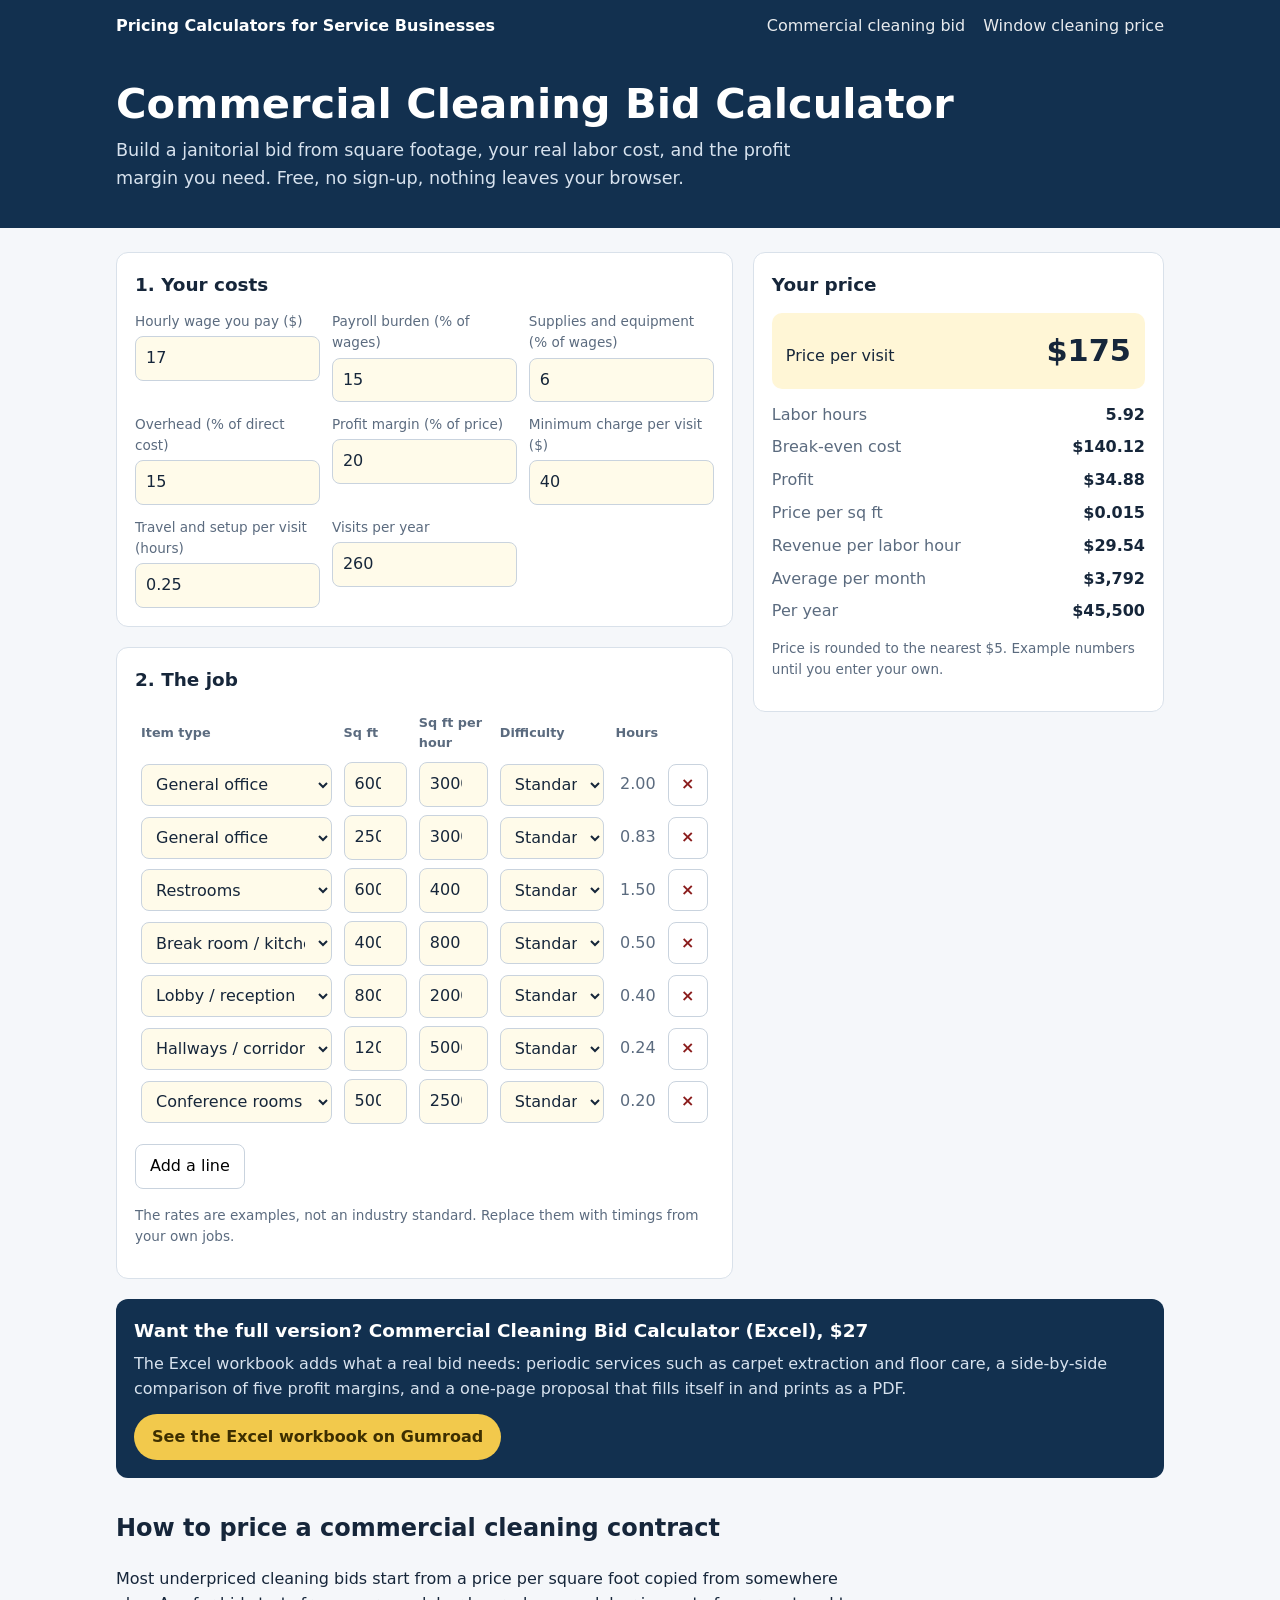
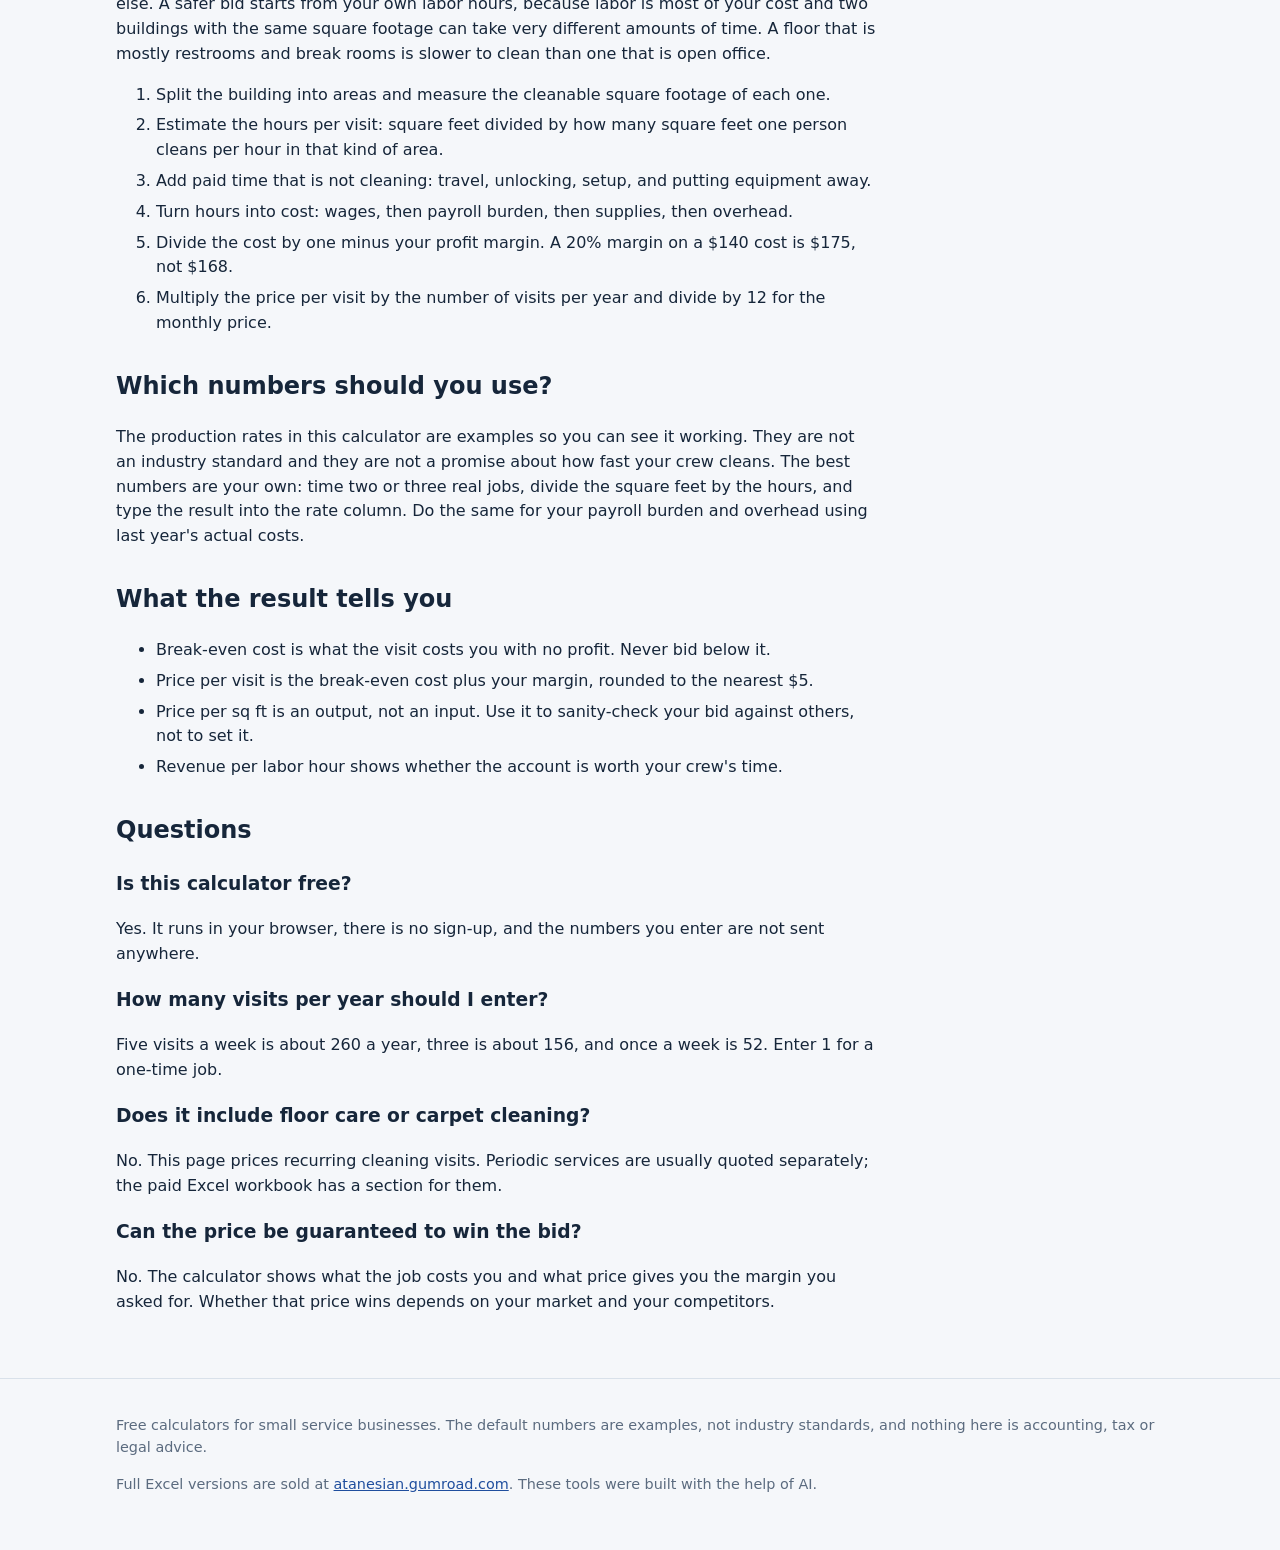
==== commercial-cleaning-bid-calculator/index.html @ a9d7aae4 "Add free pricing calculators site Two browser-only calculators (commercial cleaning bid, window clea" ====
<!doctype html>
<html lang="en">
<head>
<meta charset="utf-8">
<meta name="viewport" content="width=device-width, initial-scale=1">
<title>Free Commercial Cleaning Bid Calculator (Price per Visit and per Month)</title>
<meta name="description" content="Free commercial cleaning bid calculator. Enter square footage by area, your labor cost, overhead and profit margin to get a price per visit, per month and per square foot.">
<link rel="canonical" href="https://atanesiand-stack.github.io/tools/commercial-cleaning-bid-calculator/">
<meta property="og:title" content="Free Commercial Cleaning Bid Calculator (Price per Visit and per Month)">
<meta property="og:description" content="Free commercial cleaning bid calculator. Enter square footage by area, your labor cost, overhead and profit margin to get a price per visit, per month and per square foot.">
<meta property="og:type" content="website">
<meta property="og:url" content="https://atanesiand-stack.github.io/tools/commercial-cleaning-bid-calculator/">
<link rel="stylesheet" href="../style.css">
<script type="application/ld+json">[{"@context": "https://schema.org", "@type": "WebApplication", "name": "Commercial Cleaning Bid Calculator", "url": "https://atanesiand-stack.github.io/tools/commercial-cleaning-bid-calculator/", "applicationCategory": "BusinessApplication", "operatingSystem": "Any", "description": "Free commercial cleaning bid calculator. Enter square footage by area, your labor cost, overhead and profit margin to get a price per visit, per month and per square foot.", "offers": {"@type": "Offer", "price": "0", "priceCurrency": "USD"}}, {"@context": "https://schema.org", "@type": "FAQPage", "mainEntity": [{"@type": "Question", "name": "Is this calculator free?", "acceptedAnswer": {"@type": "Answer", "text": "Yes. It runs in your browser, there is no sign-up, and the numbers you enter are not sent anywhere."}}, {"@type": "Question", "name": "How many visits per year should I enter?", "acceptedAnswer": {"@type": "Answer", "text": "Five visits a week is about 260 a year, three is about 156, and once a week is 52. Enter 1 for a one-time job."}}, {"@type": "Question", "name": "Does it include floor care or carpet cleaning?", "acceptedAnswer": {"@type": "Answer", "text": "No. This page prices recurring cleaning visits. Periodic services are usually quoted separately; the paid Excel workbook has a section for them."}}, {"@type": "Question", "name": "Can the price be guaranteed to win the bid?", "acceptedAnswer": {"@type": "Answer", "text": "No. The calculator shows what the job costs you and what price gives you the margin you asked for. Whether that price wins depends on your market and your competitors."}}]}]</script>
</head>
<body>
<header class="site"><div class="wrap"><a href="../">Pricing Calculators for Service Businesses</a><nav aria-label="Calculators"><a href="../commercial-cleaning-bid-calculator/">Commercial cleaning bid</a><a href="../window-cleaning-price-calculator/">Window cleaning price</a></nav></div></header>
<div class="hero"><div class="wrap"><h1>Commercial Cleaning Bid Calculator</h1><p>Build a janitorial bid from square footage, your real labor cost, and the profit margin you need. Free, no sign-up, nothing leaves your browser.</p></div></div>
<main><div class="wrap">
<form class="grid" novalidate>
<div>
<section class="card" aria-labelledby="h-costs"><h2 id="h-costs">1. Your costs</h2><div class="fields"><div><label for="wage">Hourly wage you pay ($)</label><input id="wage" type="number" min="0" step="0.5" inputmode="decimal" value="17"></div><div><label for="burden">Payroll burden (% of wages)</label><input id="burden" type="number" min="0" step="1" inputmode="decimal" value="15"></div><div><label for="supplies">Supplies and equipment (% of wages)</label><input id="supplies" type="number" min="0" step="1" inputmode="decimal" value="6"></div><div><label for="overhead">Overhead (% of direct cost)</label><input id="overhead" type="number" min="0" step="1" inputmode="decimal" value="15"></div><div><label for="margin">Profit margin (% of price)</label><input id="margin" type="number" min="0" step="1" inputmode="decimal" value="20"></div><div><label for="minimum">Minimum charge per visit ($)</label><input id="minimum" type="number" min="0" step="5" inputmode="decimal" value="40"></div><div><label for="travel">Travel and setup per visit (hours)</label><input id="travel" type="number" min="0" step="0.05" inputmode="decimal" value="0.25"></div><div><label for="visits">Visits per year</label><input id="visits" type="number" min="0" step="1" inputmode="decimal" value="260"></div></div></section>
<section class="card" style="margin-top:20px" aria-labelledby="h-lines"><h2 id="h-lines">2. The job</h2>
<div class="tablewrap"><table><thead><tr><th>Item type</th><th>Sq ft</th><th>Sq ft per hour</th><th>Difficulty</th><th class="num">Hours</th><th></th></tr></thead><tbody id="lines"></tbody></table></div>
<p><button type="button" id="add-line">Add a line</button></p>
<p class="note">The rates are examples, not an industry standard. Replace them with timings from your own jobs.</p></section>
</div>
<aside class="card results" aria-live="polite" aria-labelledby="h-result"><h2 id="h-result">Your price</h2>
<div class="price"><span>Price per visit</span><strong id="r-price">$0</strong></div>
<p class="note" id="r-min" hidden>Your minimum charge applies to this visit.</p>
<dl>
<dt>Labor hours</dt><dd id="r-hours">0</dd>
<dt>Break-even cost</dt><dd id="r-breakeven">$0</dd>
<dt>Profit</dt><dd id="r-profit">$0</dd>
<dt>Price per sq ft</dt><dd id="r-unit">-</dd>
<dt>Revenue per labor hour</dt><dd id="r-hour">-</dd>
<dt>Average per month</dt><dd id="r-month">$0</dd>
<dt>Per year</dt><dd id="r-year">$0</dd>
</dl>
<p class="note">Price is rounded to the nearest $5. Example numbers until you enter your own.</p>
</aside>
</form>
<section class="cta" aria-labelledby="h-cta"><h2 id="h-cta">Want the full version? Commercial Cleaning Bid Calculator (Excel), $27</h2>
<p>The Excel workbook adds what a real bid needs: periodic services such as carpet extraction and floor care, a side-by-side comparison of five profit margins, and a one-page proposal that fills itself in and prints as a PDF.</p><a class="btn" href="https://atanesian.gumroad.com/l/commercial-cleaning-bid-calculator">See the Excel workbook on Gumroad</a></section>
<div class="prose">
<h2>How to price a commercial cleaning contract</h2>
<p>Most underpriced cleaning bids start from a price per square foot copied from somewhere else. A safer bid starts from your own labor hours, because labor is most of your cost and two buildings with the same square footage can take very different amounts of time. A floor that is mostly restrooms and break rooms is slower to clean than one that is open office.</p>
<ol><li>Split the building into areas and measure the cleanable square footage of each one.</li><li>Estimate the hours per visit: square feet divided by how many square feet one person cleans per hour in that kind of area.</li><li>Add paid time that is not cleaning: travel, unlocking, setup, and putting equipment away.</li><li>Turn hours into cost: wages, then payroll burden, then supplies, then overhead.</li><li>Divide the cost by one minus your profit margin. A 20% margin on a $140 cost is $175, not $168.</li><li>Multiply the price per visit by the number of visits per year and divide by 12 for the monthly price.</li></ol>
<h2>Which numbers should you use?</h2>
<p>The production rates in this calculator are examples so you can see it working. They are not an industry standard and they are not a promise about how fast your crew cleans. The best numbers are your own: time two or three real jobs, divide the square feet by the hours, and type the result into the rate column. Do the same for your payroll burden and overhead using last year&#x27;s actual costs.</p>
<h2>What the result tells you</h2>
<ul><li>Break-even cost is what the visit costs you with no profit. Never bid below it.</li><li>Price per visit is the break-even cost plus your margin, rounded to the nearest $5.</li><li>Price per sq ft is an output, not an input. Use it to sanity-check your bid against others, not to set it.</li><li>Revenue per labor hour shows whether the account is worth your crew&#x27;s time.</li></ul>
<h2>Questions</h2>
<h3>Is this calculator free?</h3><p>Yes. It runs in your browser, there is no sign-up, and the numbers you enter are not sent anywhere.</p><h3>How many visits per year should I enter?</h3><p>Five visits a week is about 260 a year, three is about 156, and once a week is 52. Enter 1 for a one-time job.</p><h3>Does it include floor care or carpet cleaning?</h3><p>No. This page prices recurring cleaning visits. Periodic services are usually quoted separately; the paid Excel workbook has a section for them.</p><h3>Can the price be guaranteed to win the bid?</h3><p>No. The calculator shows what the job costs you and what price gives you the margin you asked for. Whether that price wins depends on your market and your competitors.</p>
</div>
</div></main>
<script type="application/json" id="calc-config">{"rate_mode": "units_per_hour", "qty_label": "Sq ft", "rate_label": "Sq ft per hour", "item_types": [["General office", 3000], ["Restrooms", 400], ["Break room / kitchenette", 800], ["Lobby / reception", 2000], ["Hallways / corridors", 5000], ["Conference rooms", 2500], ["Stairwells", 1500], ["Medical / exam rooms", 800], ["Retail sales floor", 4000], ["Warehouse / light sweep", 8000]], "difficulty": [["Standard", 1.0], ["Heavy traffic", 1.2], ["Initial deep clean", 1.5]], "example_lines": [[0, 6000, 0], [0, 2500, 0], [1, 600, 0], [2, 400, 0], [3, 800, 0], [4, 1200, 0], [5, 500, 0]]}</script>
<script src="../app.js"></script>
<footer><div class="wrap">
<p>Free calculators for small service businesses. The default numbers are examples, not industry standards, and nothing here is accounting, tax or legal advice.</p>
<p>Full Excel versions are sold at <a href="https://atanesian.gumroad.com">atanesian.gumroad.com</a>. These tools were built with the help of AI.</p>
</div></footer>
</body>
</html>
---- style.css ----
:root{--navy:#12304f;--ink:#16263a;--muted:#5b6b7f;--line:#d9e1ea;--bg:#f5f7fa;--card:#fff;--accent:#f2c94c;--accent-ink:#3d2f00;--input:#fffbea;--good:#0f6b3c}
*{box-sizing:border-box}
html{-webkit-text-size-adjust:100%}
body{margin:0;font-family:system-ui,-apple-system,"Segoe UI",Roboto,Arial,sans-serif;color:var(--ink);background:var(--bg);line-height:1.55}
a{color:#1f4e9e}
.wrap{max-width:1080px;margin:0 auto;padding:0 16px}
header.site{background:var(--navy);color:#fff}
header.site .wrap{display:flex;justify-content:space-between;align-items:center;gap:12px;padding-top:14px;padding-bottom:14px;flex-wrap:wrap}
header.site a{color:#fff;text-decoration:none;font-weight:700}
header.site nav{display:flex;flex-wrap:wrap;gap:6px 18px}
header.site nav a{font-weight:500;opacity:.9;white-space:nowrap}
.hero{background:var(--navy);color:#fff;padding:28px 0 36px}
.hero h1{font-size:clamp(1.7rem,4.5vw,2.6rem);line-height:1.12;margin:0 0 10px}
.hero p{font-size:1.1rem;max-width:720px;margin:0;color:#d7e2ee}
main{padding:24px 0 48px}
.grid{display:grid;grid-template-columns:minmax(0,1.5fr) minmax(0,1fr);gap:20px;align-items:start}
@media(max-width:860px){.grid{grid-template-columns:minmax(0,1fr)}}
.grid>*{min-width:0}
.card{background:var(--card);border:1px solid var(--line);border-radius:12px;padding:18px}
.card h2{margin:0 0 12px;font-size:1.15rem}
.fields{display:grid;grid-template-columns:repeat(auto-fit,minmax(170px,1fr));gap:12px}
label{display:block;font-size:.85rem;color:var(--muted);margin-bottom:4px}
input,select{width:100%;padding:9px 10px;border:1px solid #c9d3de;border-radius:8px;font:inherit;background:var(--input);color:var(--ink);min-height:42px}
input:focus,select:focus,button:focus-visible,a:focus-visible{outline:3px solid #7aa7e8;outline-offset:1px}
.tablewrap{overflow-x:auto}
table{width:100%;border-collapse:collapse;min-width:520px;table-layout:fixed}
th:nth-child(1){width:35%}th:nth-child(2){width:13%}th:nth-child(3){width:14%}th:nth-child(4){width:20%}th:nth-child(5){width:9%}th:nth-child(6){width:9%}
th{font-size:.8rem;text-align:left;color:var(--muted);font-weight:600;padding:6px 6px}
td{padding:4px 6px;vertical-align:middle}
td.num,th.num{text-align:right;white-space:nowrap}
td.hours{font-variant-numeric:tabular-nums;color:var(--muted)}
button{font:inherit;border-radius:8px;border:1px solid #c9d3de;background:#fff;padding:9px 14px;cursor:pointer;min-height:42px}
button.remove{padding:4px 0;width:100%;color:#8a1c1c;font-weight:700}
.results{position:sticky;top:12px}
@media(max-width:860px){.results{position:static}}
.results dl{margin:0;display:grid;grid-template-columns:1fr auto;row-gap:8px;column-gap:12px}
.results dt{color:var(--muted)}
.results dd{margin:0;text-align:right;font-variant-numeric:tabular-nums;font-weight:600}
.price{background:#fff6d6;border-radius:10px;padding:14px;margin:14px 0;display:flex;justify-content:space-between;align-items:baseline;gap:10px}
.price strong{font-size:1.9rem;font-variant-numeric:tabular-nums}
.note{font-size:.85rem;color:var(--muted)}
.cta{background:var(--navy);color:#fff;border-radius:12px;padding:18px;margin-top:20px}
.cta h2{margin:0 0 6px;font-size:1.15rem}
.cta p{margin:0 0 12px;color:#d7e2ee}
.cta a.btn{display:inline-block;background:var(--accent);color:var(--accent-ink);font-weight:700;text-decoration:none;padding:11px 18px;border-radius:999px}
.prose{max-width:760px}
.prose h2{margin-top:32px}
.prose li{margin-bottom:6px}
.tools{display:grid;grid-template-columns:repeat(auto-fit,minmax(260px,1fr));gap:16px;margin-top:8px}
.tools a.card{text-decoration:none;color:inherit;display:block}
.tools a.card:hover{border-color:#8fa6bf}
.tools h2{color:#1f4e9e}
footer{border-top:1px solid var(--line);padding:20px 0 40px;color:var(--muted);font-size:.9rem}
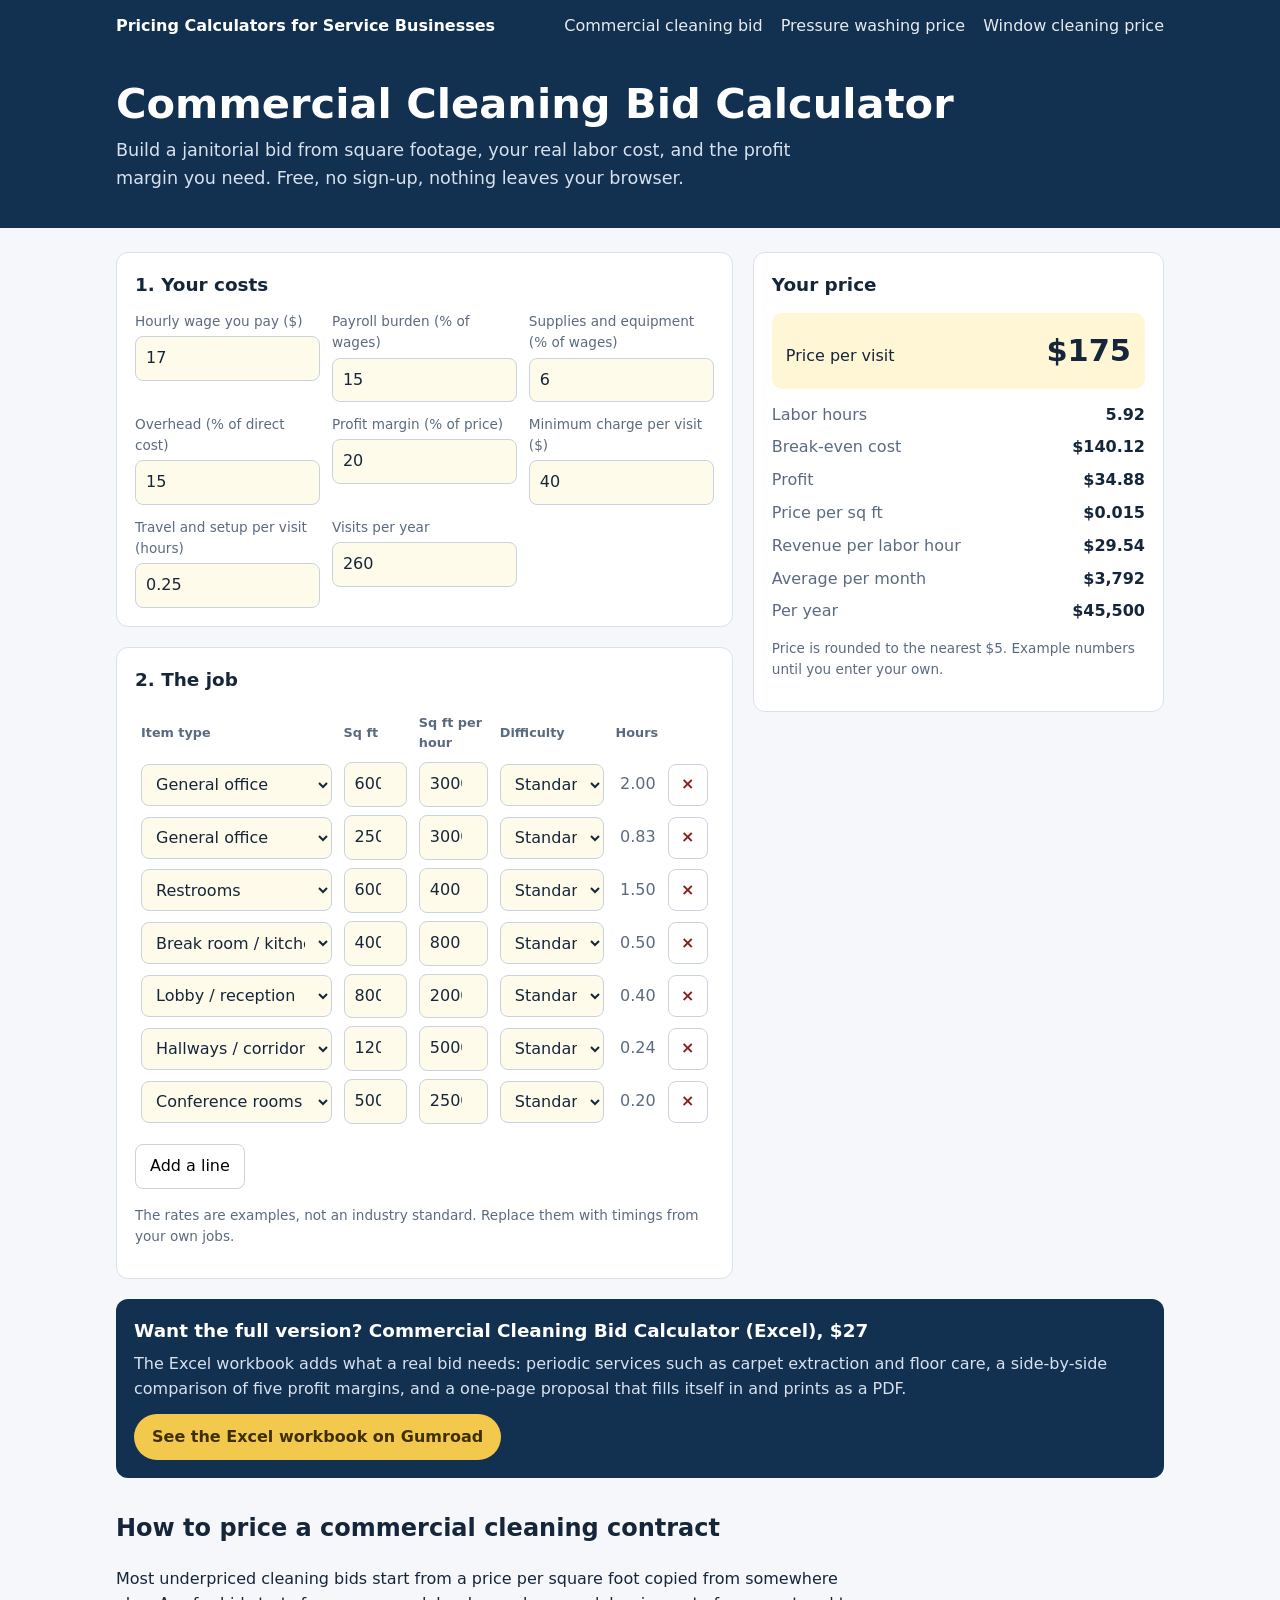
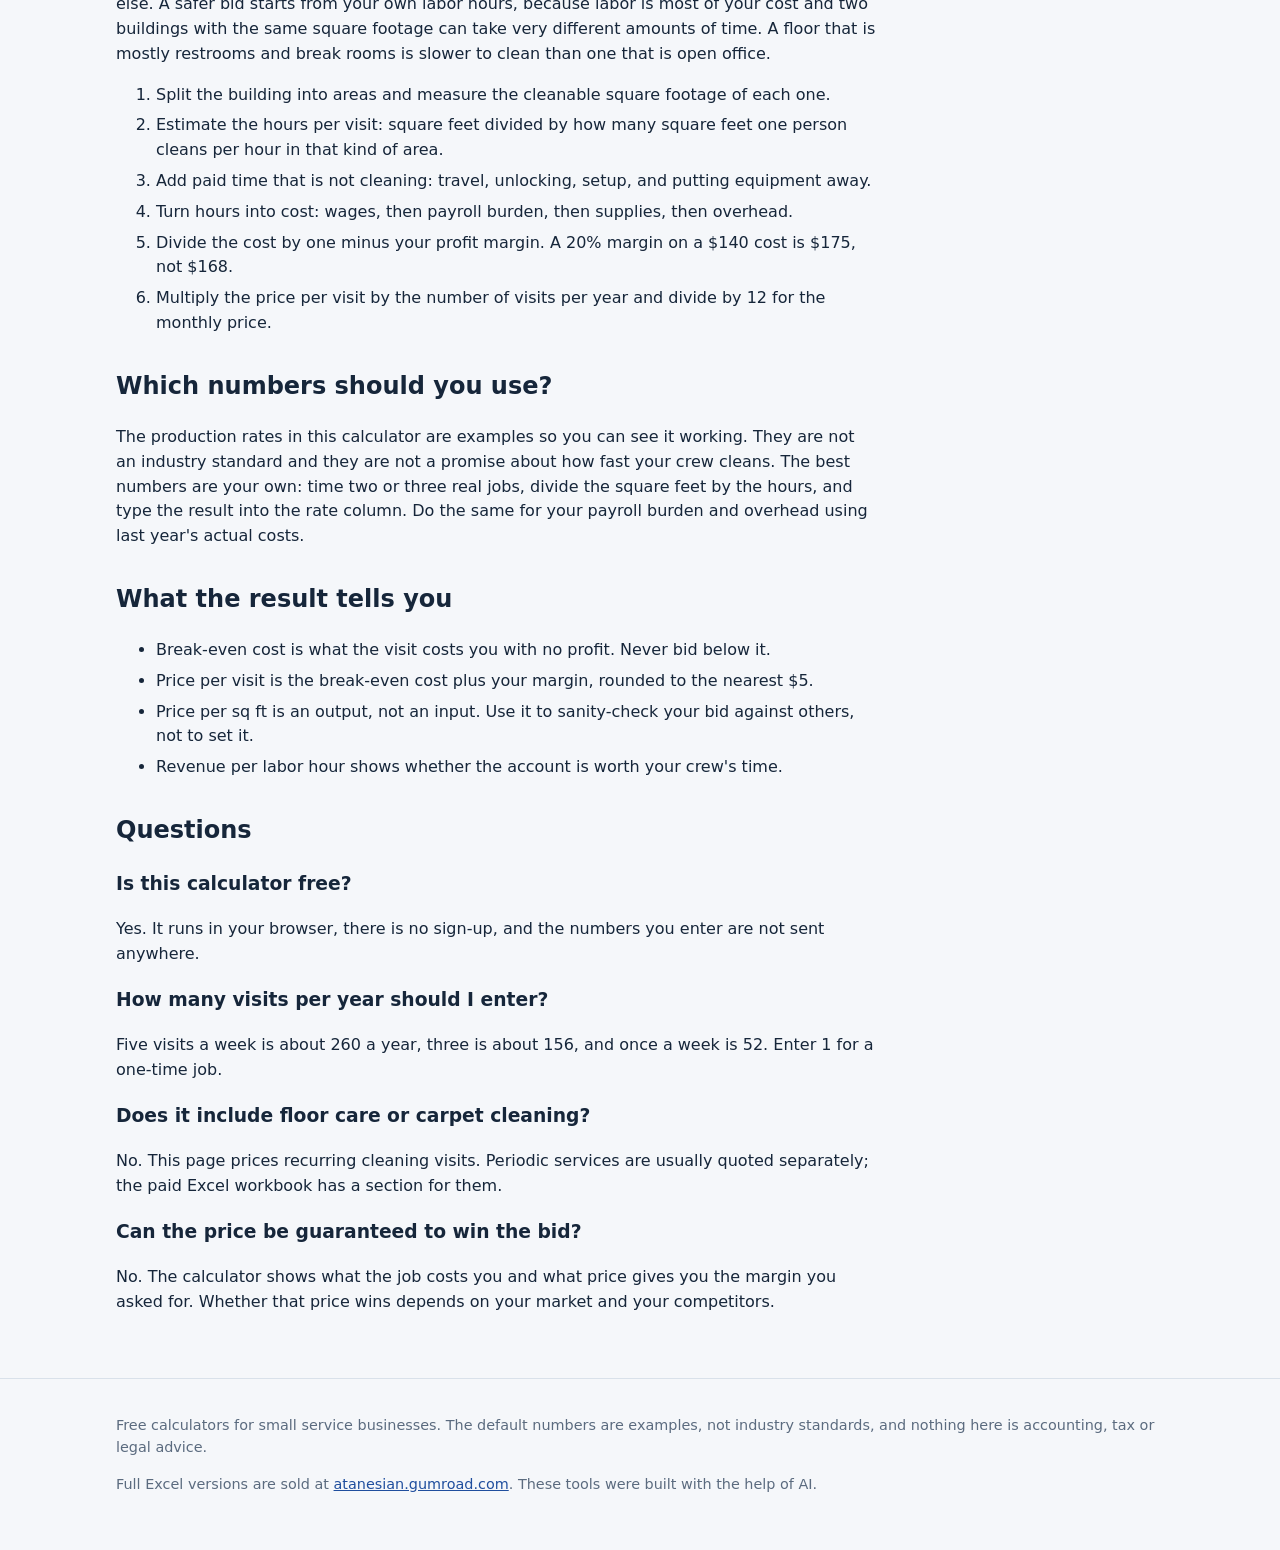
==== commit bf81b353: "Add pressure washing price calculator page Third browser-only calculator, linked from the home page " ====
--- a/commercial-cleaning-bid-calculator/index.html
+++ b/commercial-cleaning-bid-calculator/index.html
@@ -14,7 +14,7 @@
 <script type="application/ld+json">[{"@context": "https://schema.org", "@type": "WebApplication", "name": "Commercial Cleaning Bid Calculator", "url": "https://atanesiand-stack.github.io/tools/commercial-cleaning-bid-calculator/", "applicationCategory": "BusinessApplication", "operatingSystem": "Any", "description": "Free commercial cleaning bid calculator. Enter square footage by area, your labor cost, overhead and profit margin to get a price per visit, per month and per square foot.", "offers": {"@type": "Offer", "price": "0", "priceCurrency": "USD"}}, {"@context": "https://schema.org", "@type": "FAQPage", "mainEntity": [{"@type": "Question", "name": "Is this calculator free?", "acceptedAnswer": {"@type": "Answer", "text": "Yes. It runs in your browser, there is no sign-up, and the numbers you enter are not sent anywhere."}}, {"@type": "Question", "name": "How many visits per year should I enter?", "acceptedAnswer": {"@type": "Answer", "text": "Five visits a week is about 260 a year, three is about 156, and once a week is 52. Enter 1 for a one-time job."}}, {"@type": "Question", "name": "Does it include floor care or carpet cleaning?", "acceptedAnswer": {"@type": "Answer", "text": "No. This page prices recurring cleaning visits. Periodic services are usually quoted separately; the paid Excel workbook has a section for them."}}, {"@type": "Question", "name": "Can the price be guaranteed to win the bid?", "acceptedAnswer": {"@type": "Answer", "text": "No. The calculator shows what the job costs you and what price gives you the margin you asked for. Whether that price wins depends on your market and your competitors."}}]}]</script>
 </head>
 <body>
-<header class="site"><div class="wrap"><a href="../">Pricing Calculators for Service Businesses</a><nav aria-label="Calculators"><a href="../commercial-cleaning-bid-calculator/">Commercial cleaning bid</a><a href="../window-cleaning-price-calculator/">Window cleaning price</a></nav></div></header>
+<header class="site"><div class="wrap"><a href="../">Pricing Calculators for Service Businesses</a><nav aria-label="Calculators"><a href="../commercial-cleaning-bid-calculator/">Commercial cleaning bid</a><a href="../pressure-washing-price-calculator/">Pressure washing price</a><a href="../window-cleaning-price-calculator/">Window cleaning price</a></nav></div></header>
 <div class="hero"><div class="wrap"><h1>Commercial Cleaning Bid Calculator</h1><p>Build a janitorial bid from square footage, your real labor cost, and the profit margin you need. Free, no sign-up, nothing leaves your browser.</p></div></div>
 <main><div class="wrap">
 <form class="grid" novalidate>
